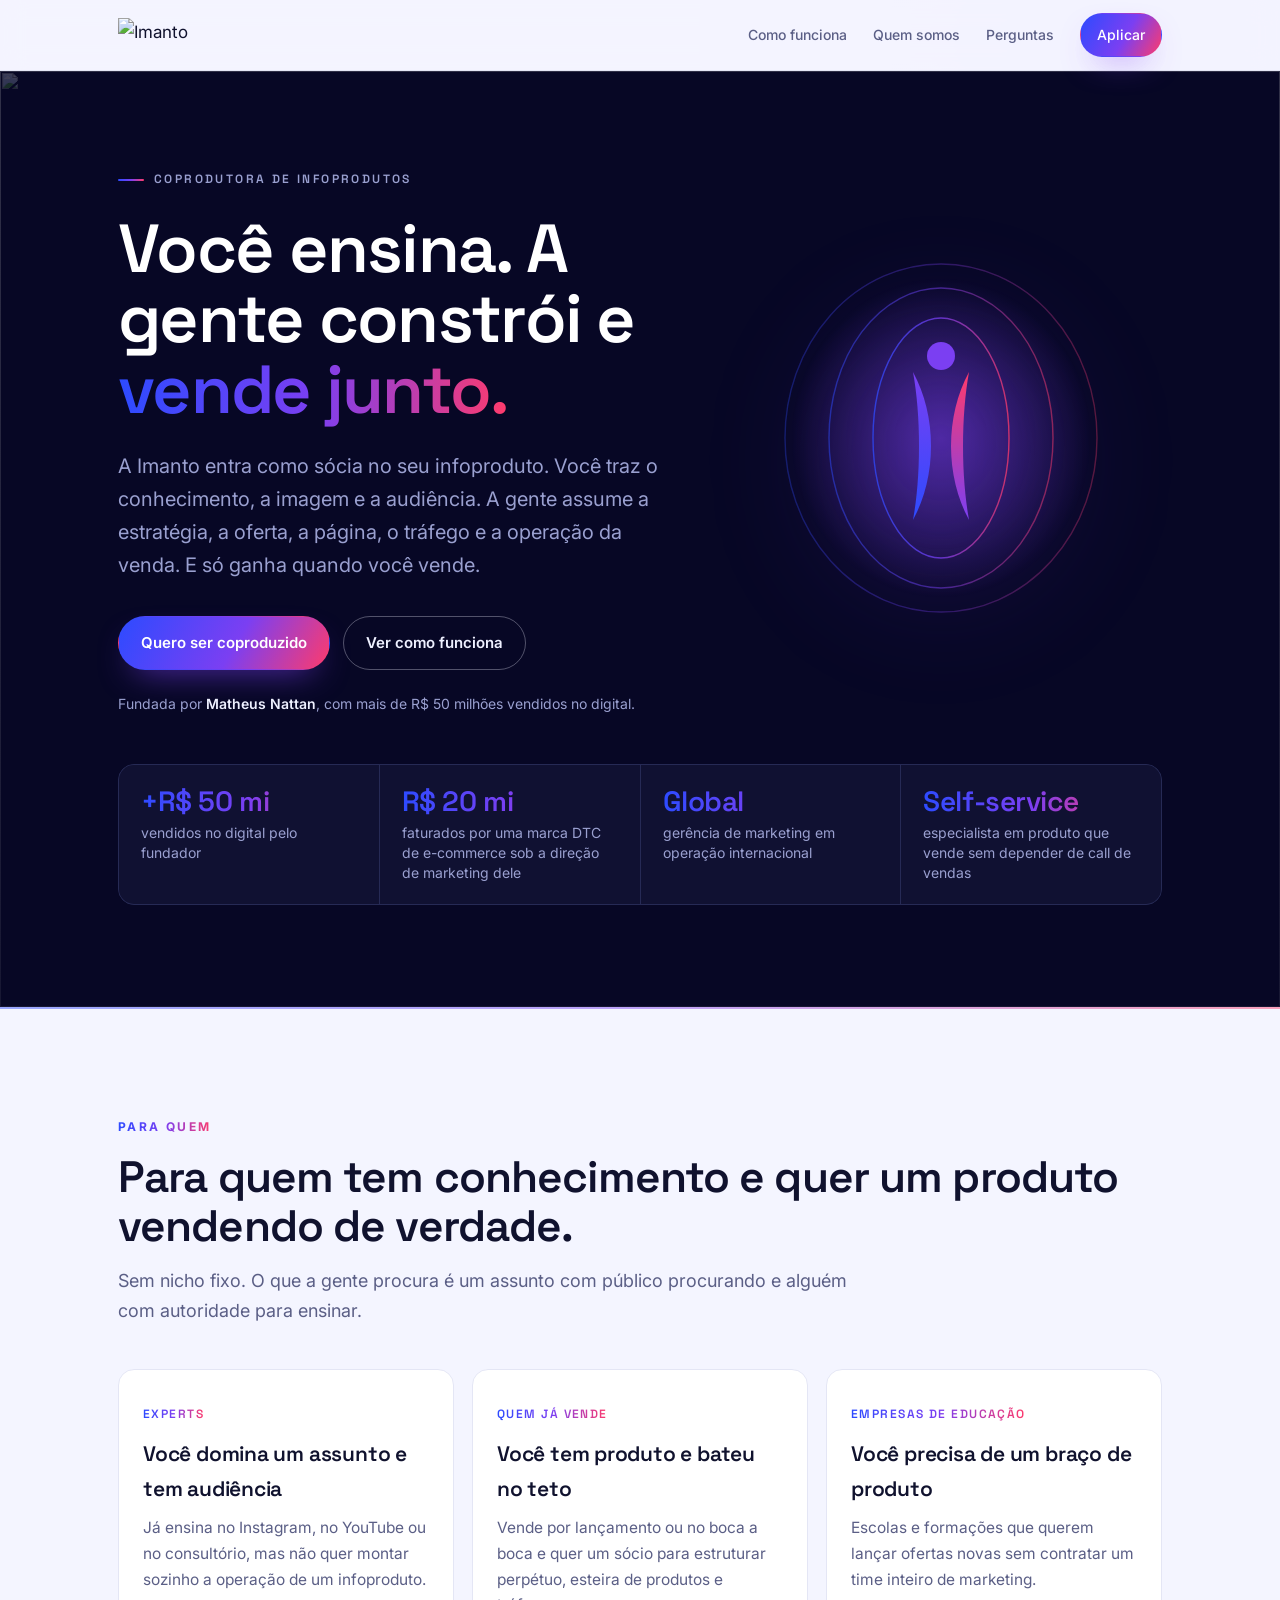
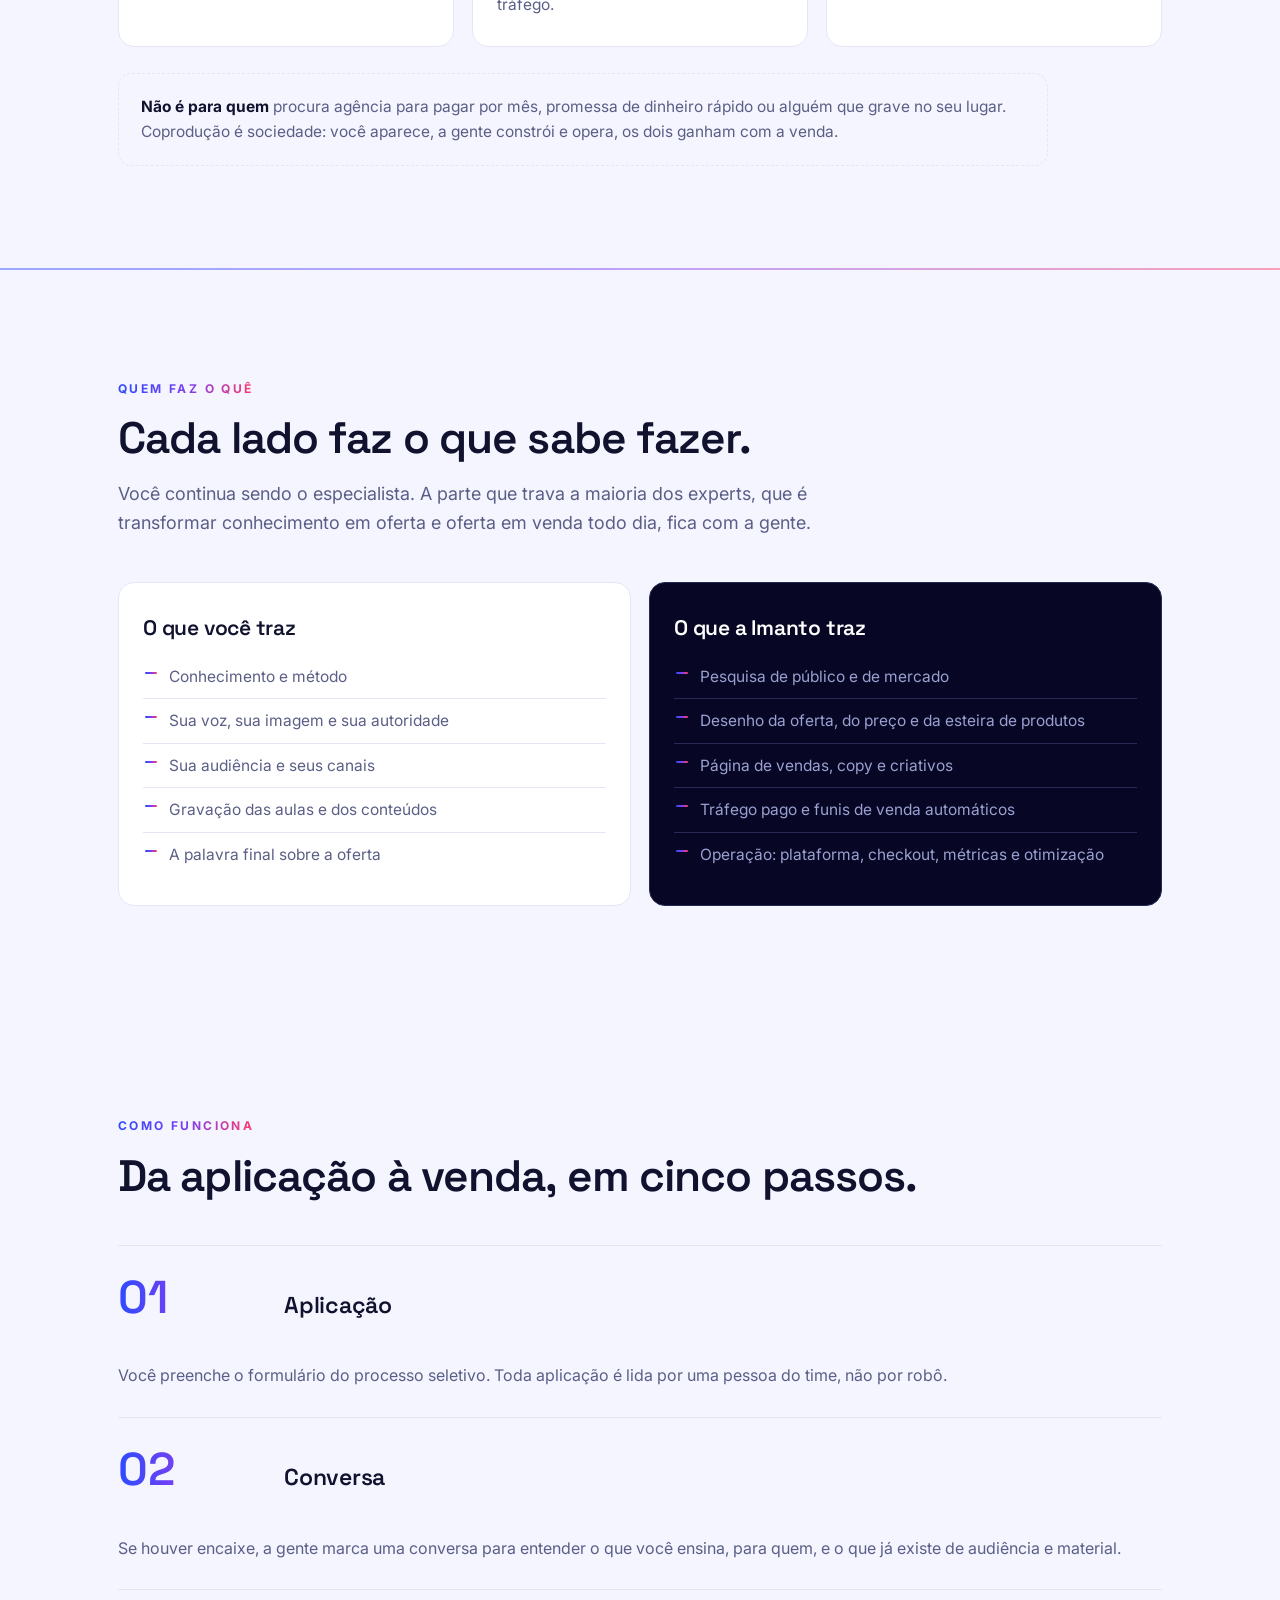
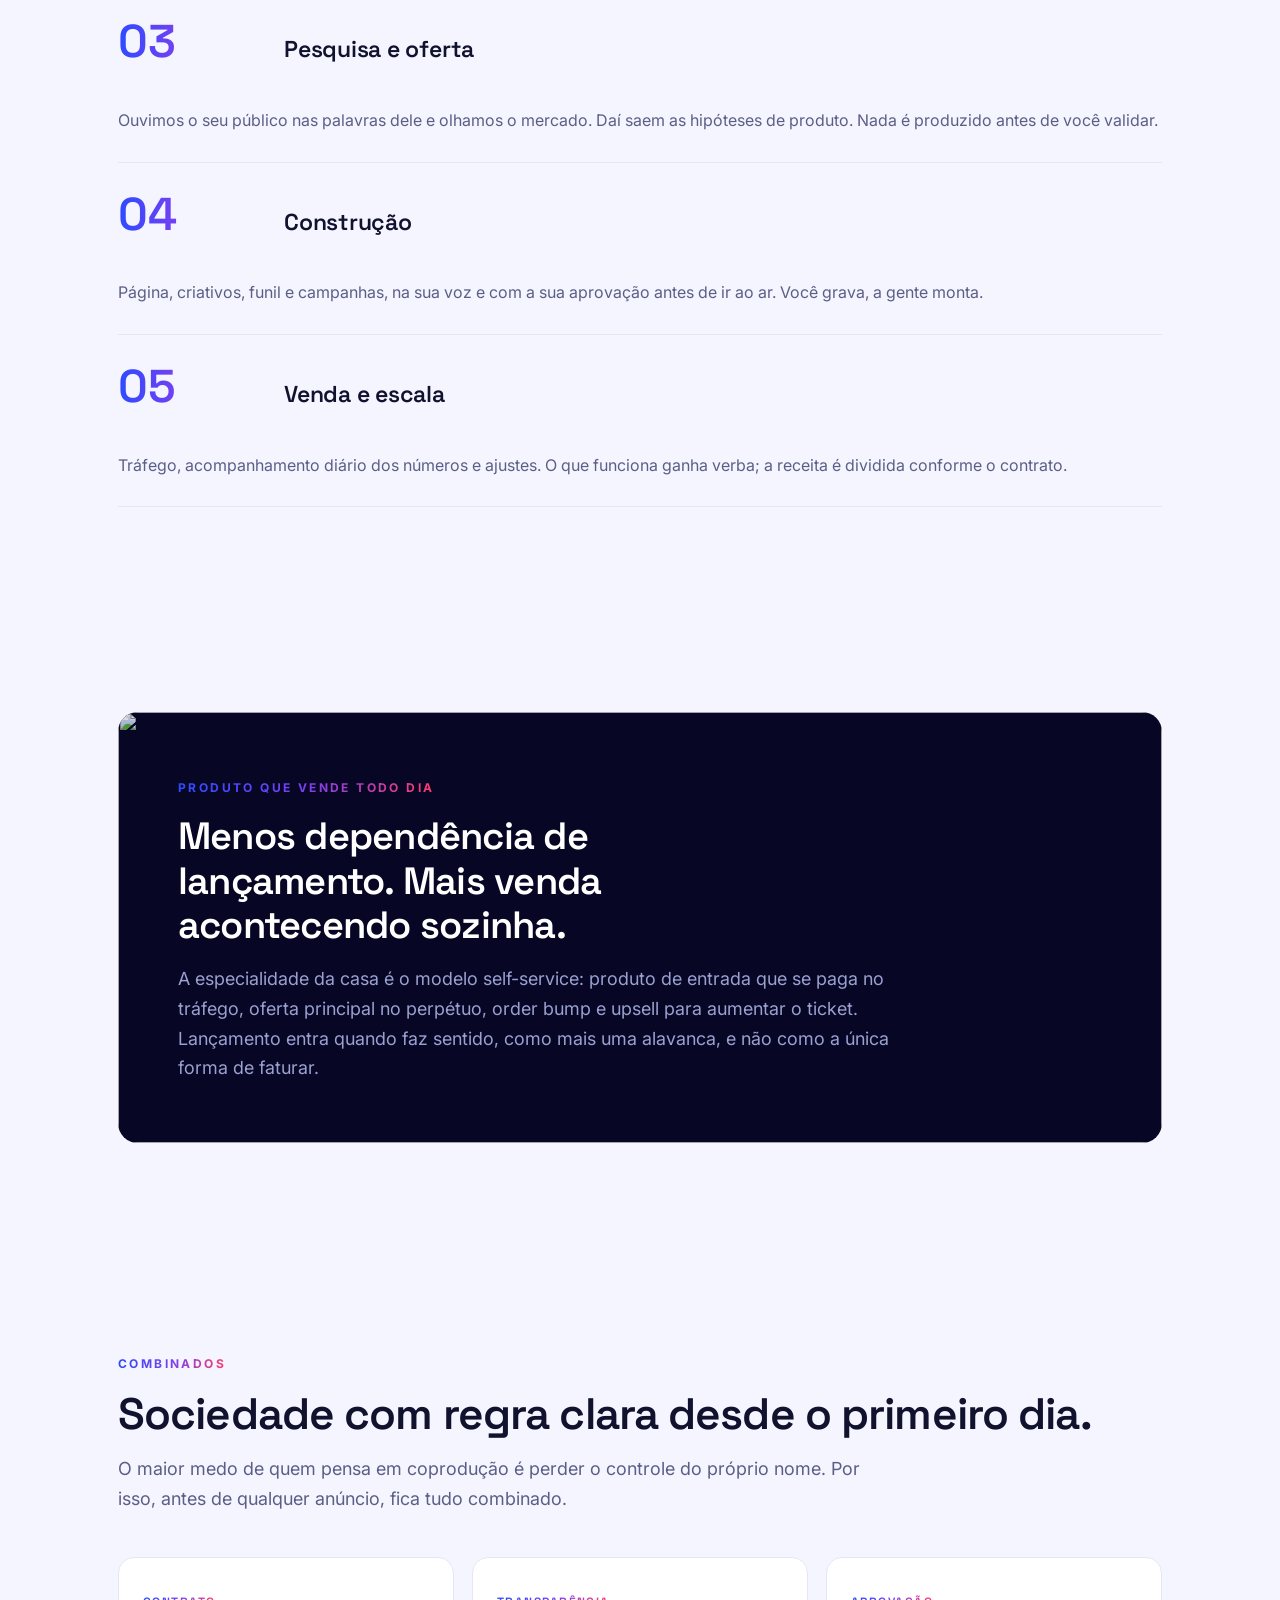
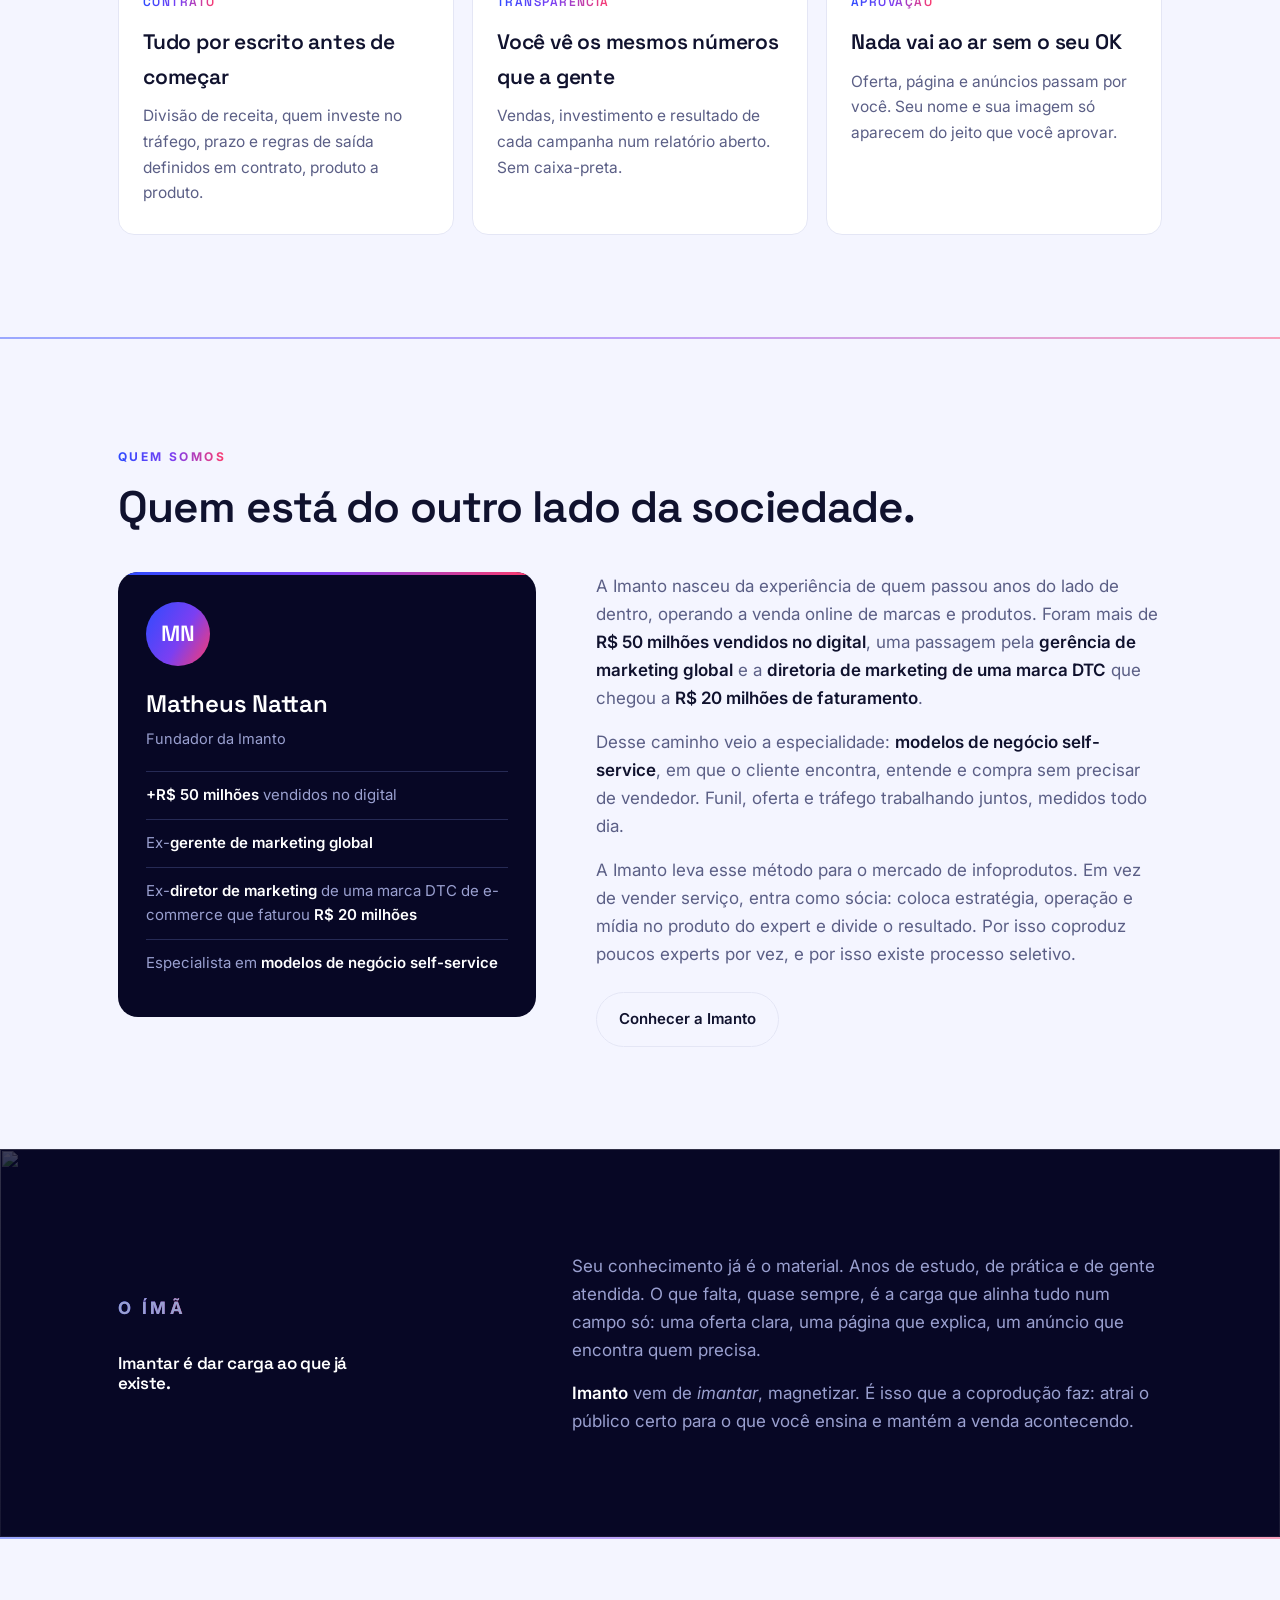
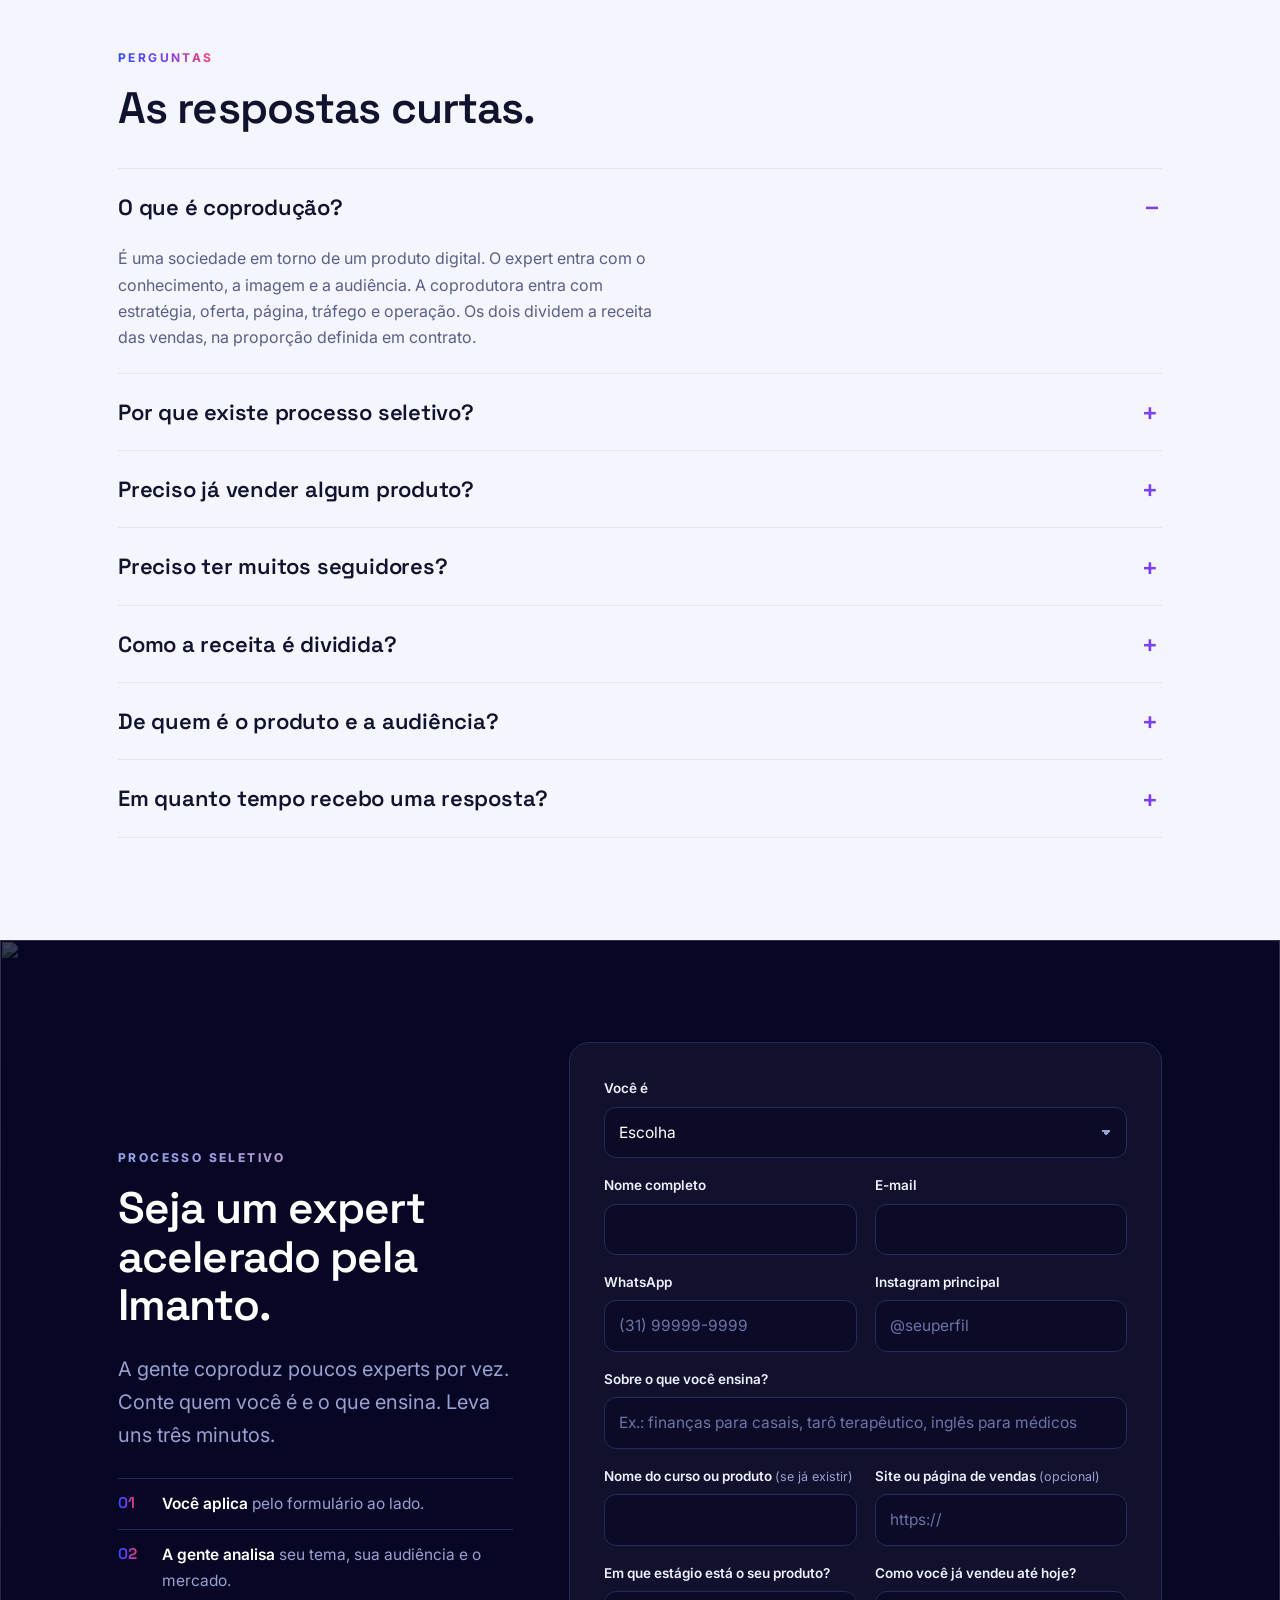
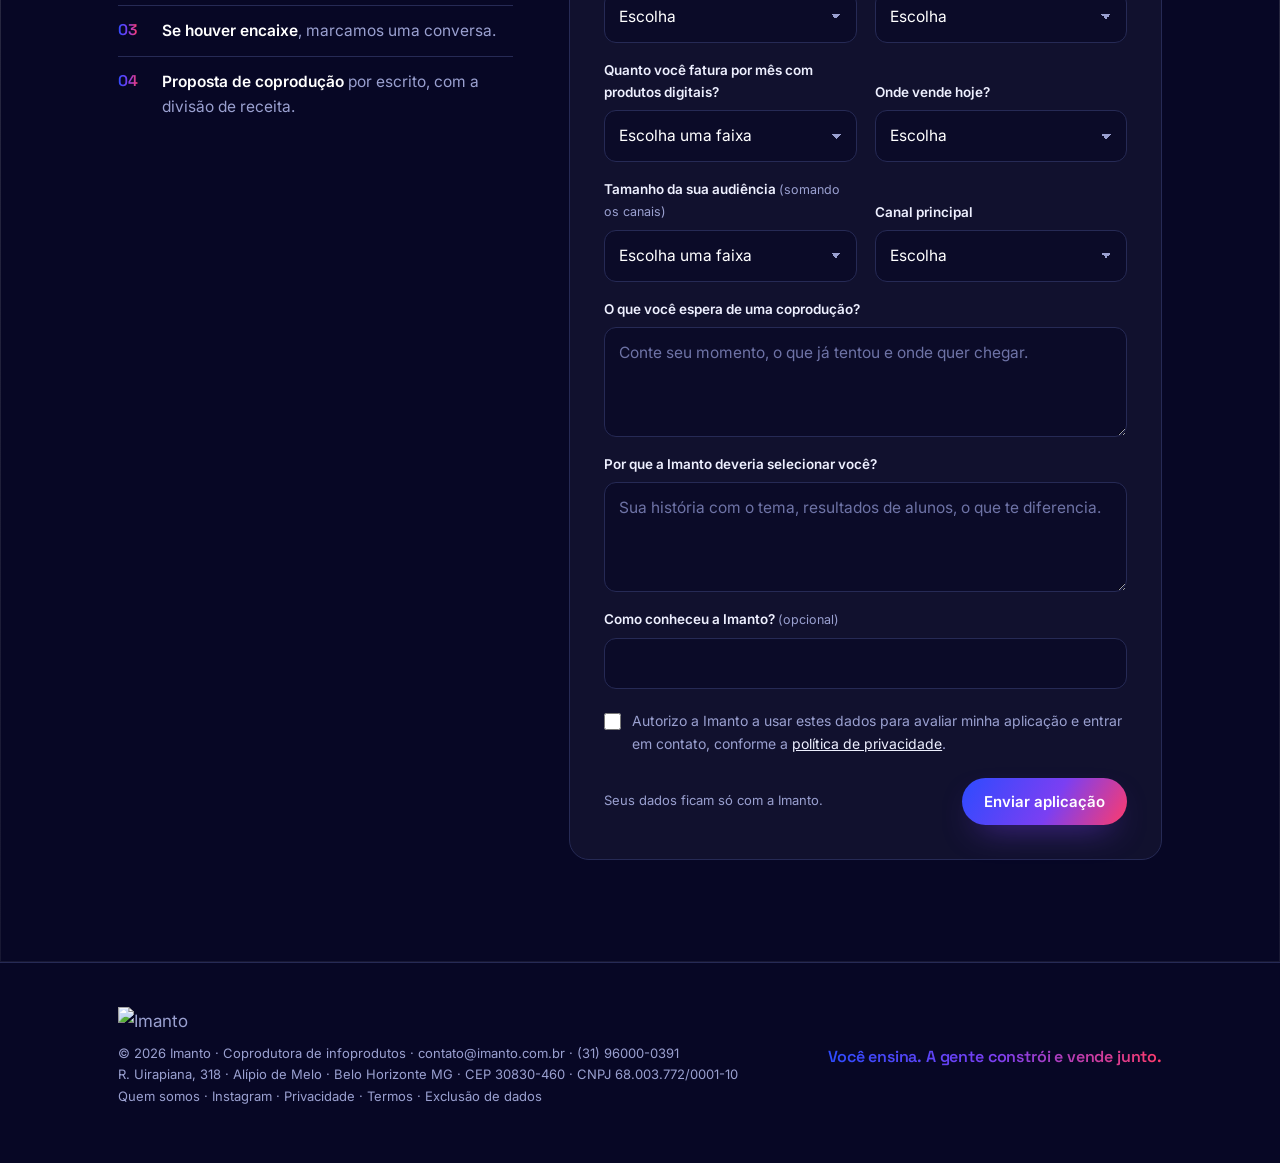
==== arquitetura/index.html @ 8ab7bc12 "Reposiciona o site como coprodutora de infoprodutos - Home nova: para quem, quem faz o quê, como fun" ====
<!DOCTYPE html>
<html lang="pt-BR">
<head>
<meta charset="UTF-8" />
<title>Imanto · coprodutora de infoprodutos</title>
<meta name="robots" content="noindex, follow" />
<link rel="canonical" href="https://imanto.com.br/" />
<meta http-equiv="refresh" content="0; url=/" />
<script>location.replace("/");</script>
</head>
<body style="background:#070725;color:#EEF0FF;font-family:sans-serif;padding:40px">
<p>Esta página mudou. <a href="/" style="color:#fff">Ir para imanto.com.br</a></p>
</body>
</html>
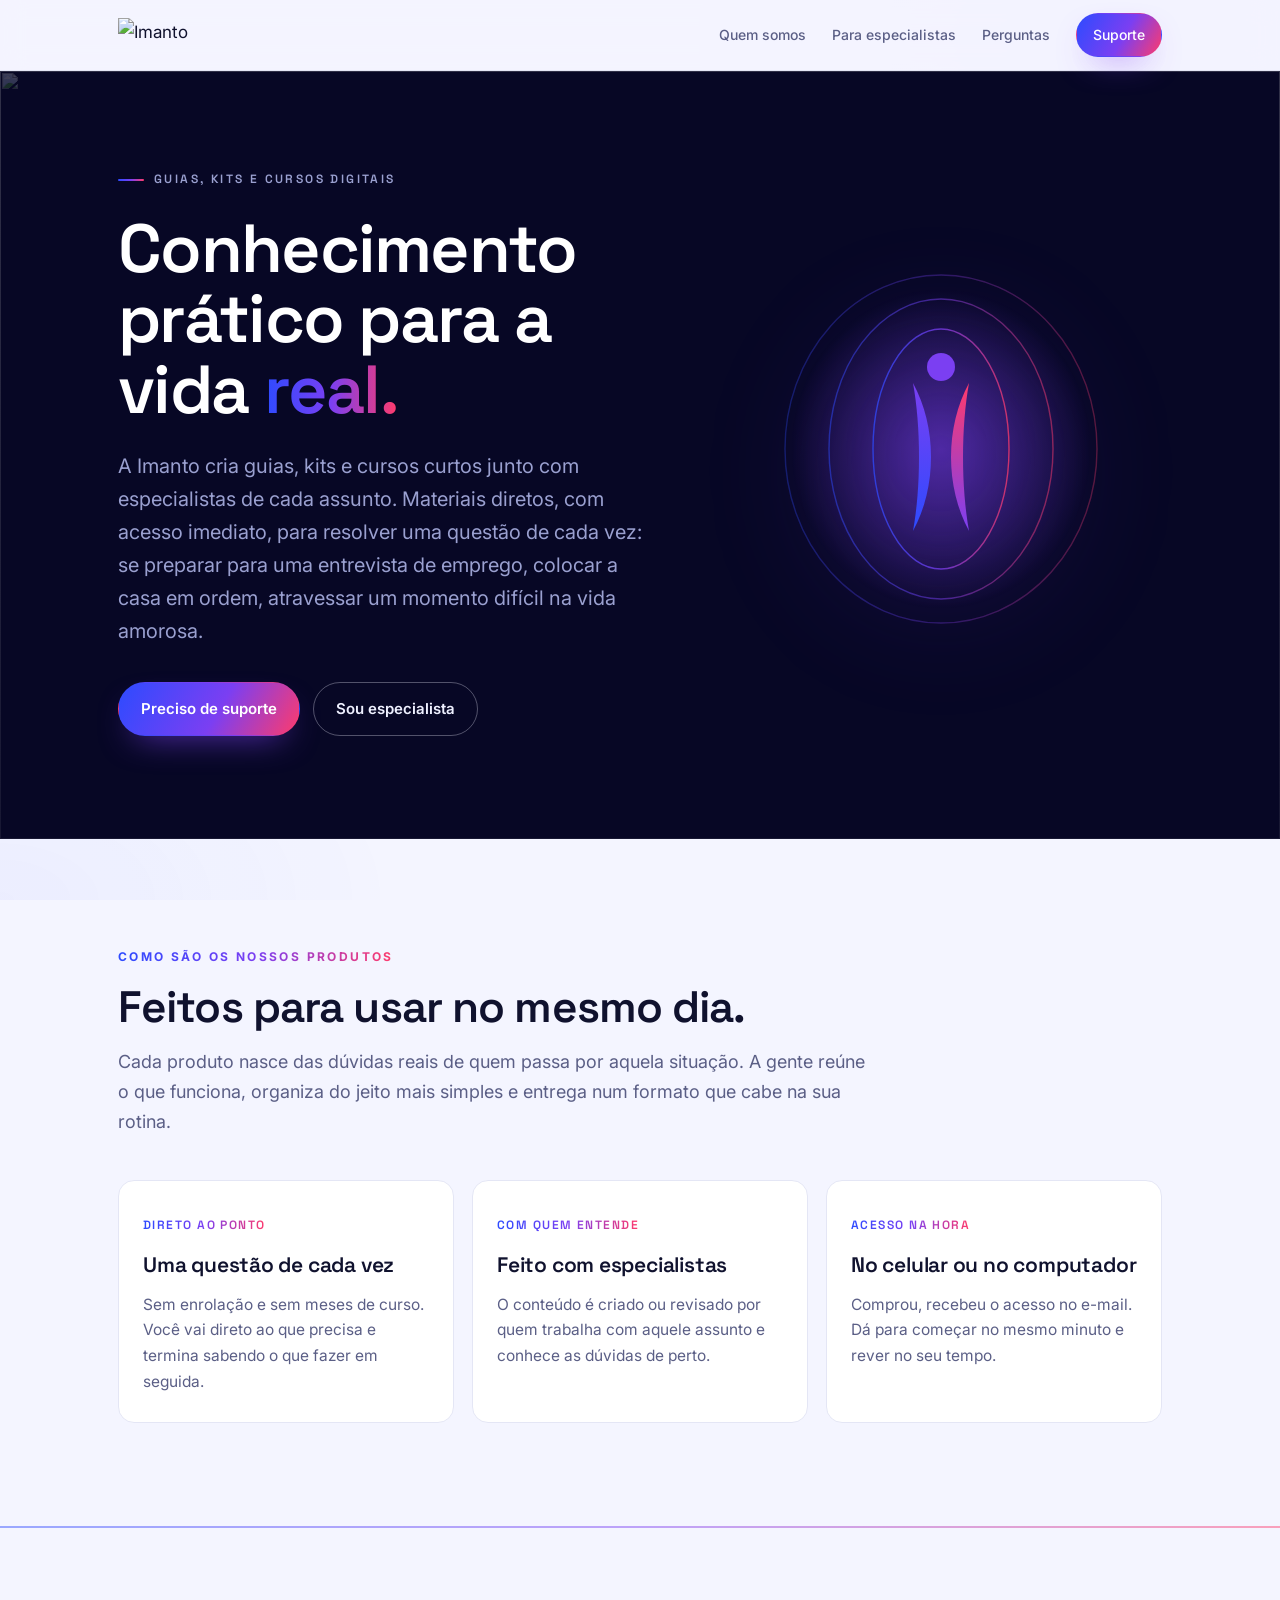
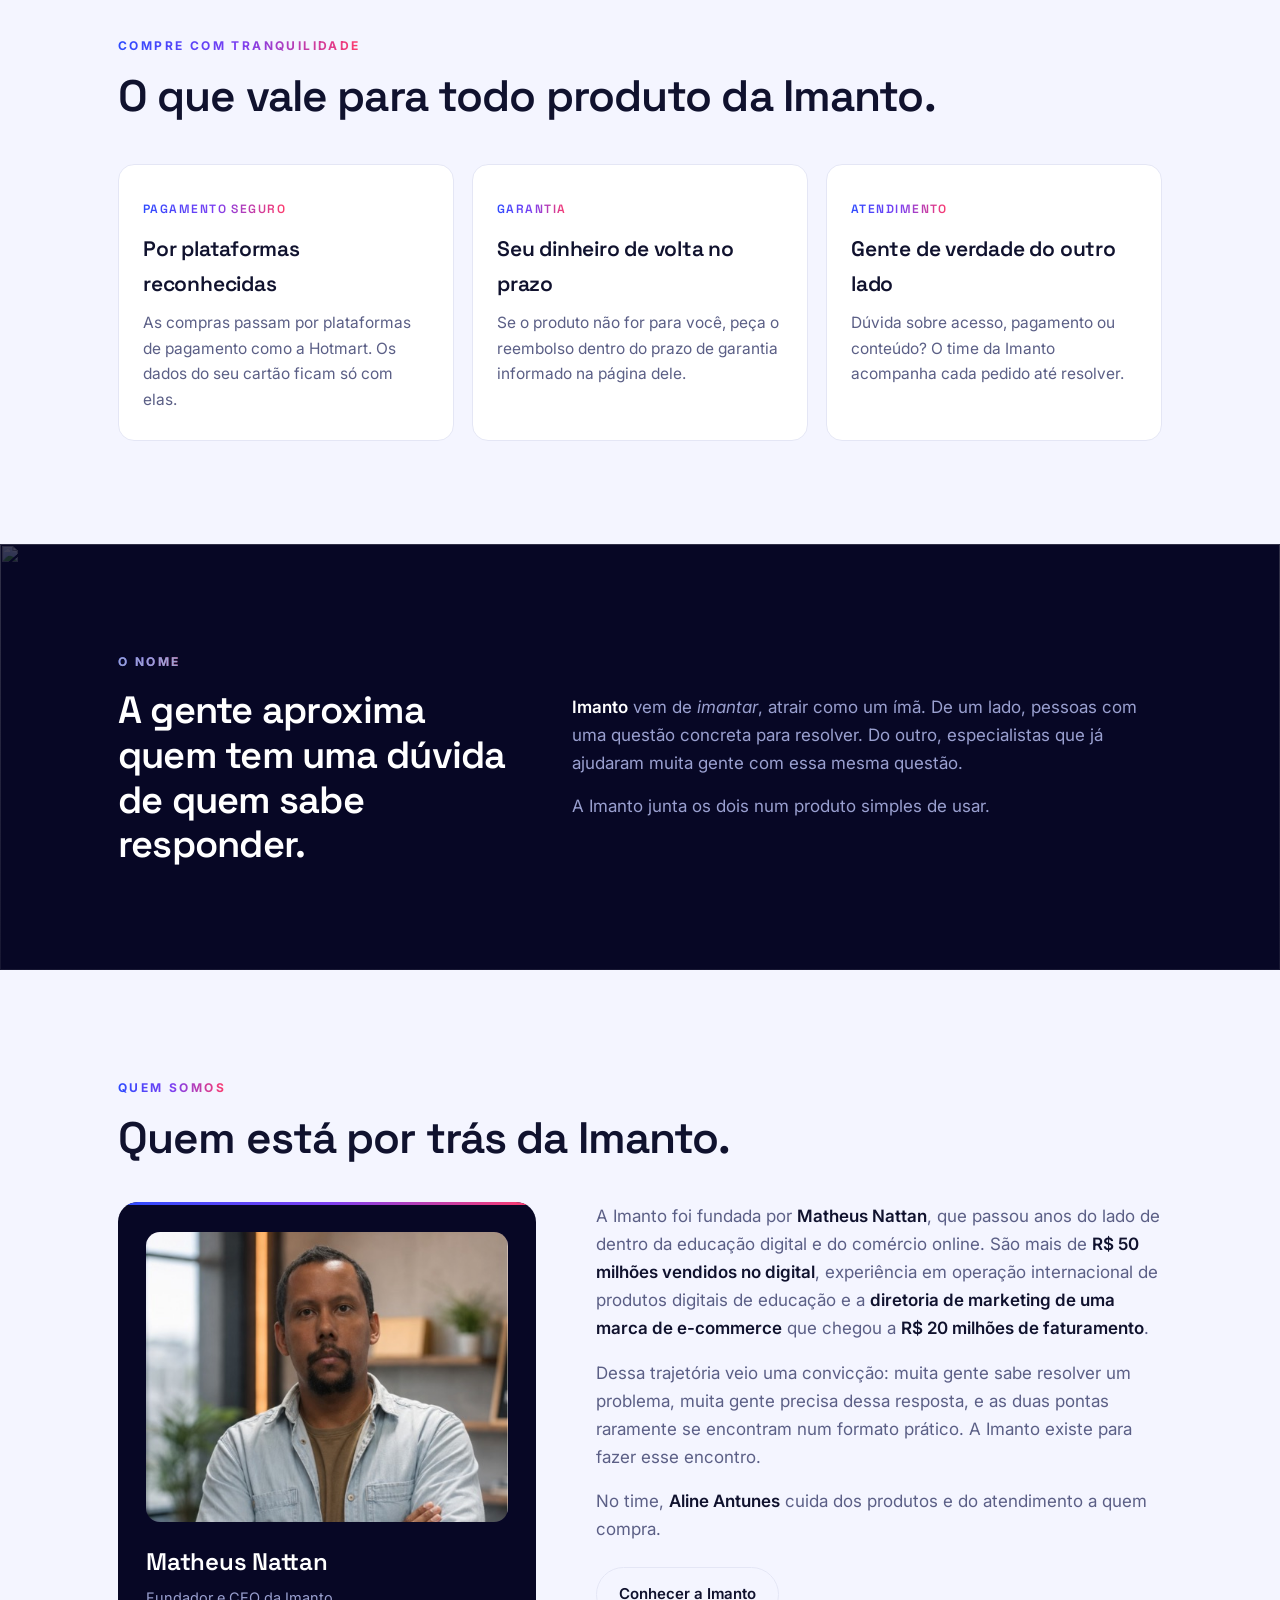
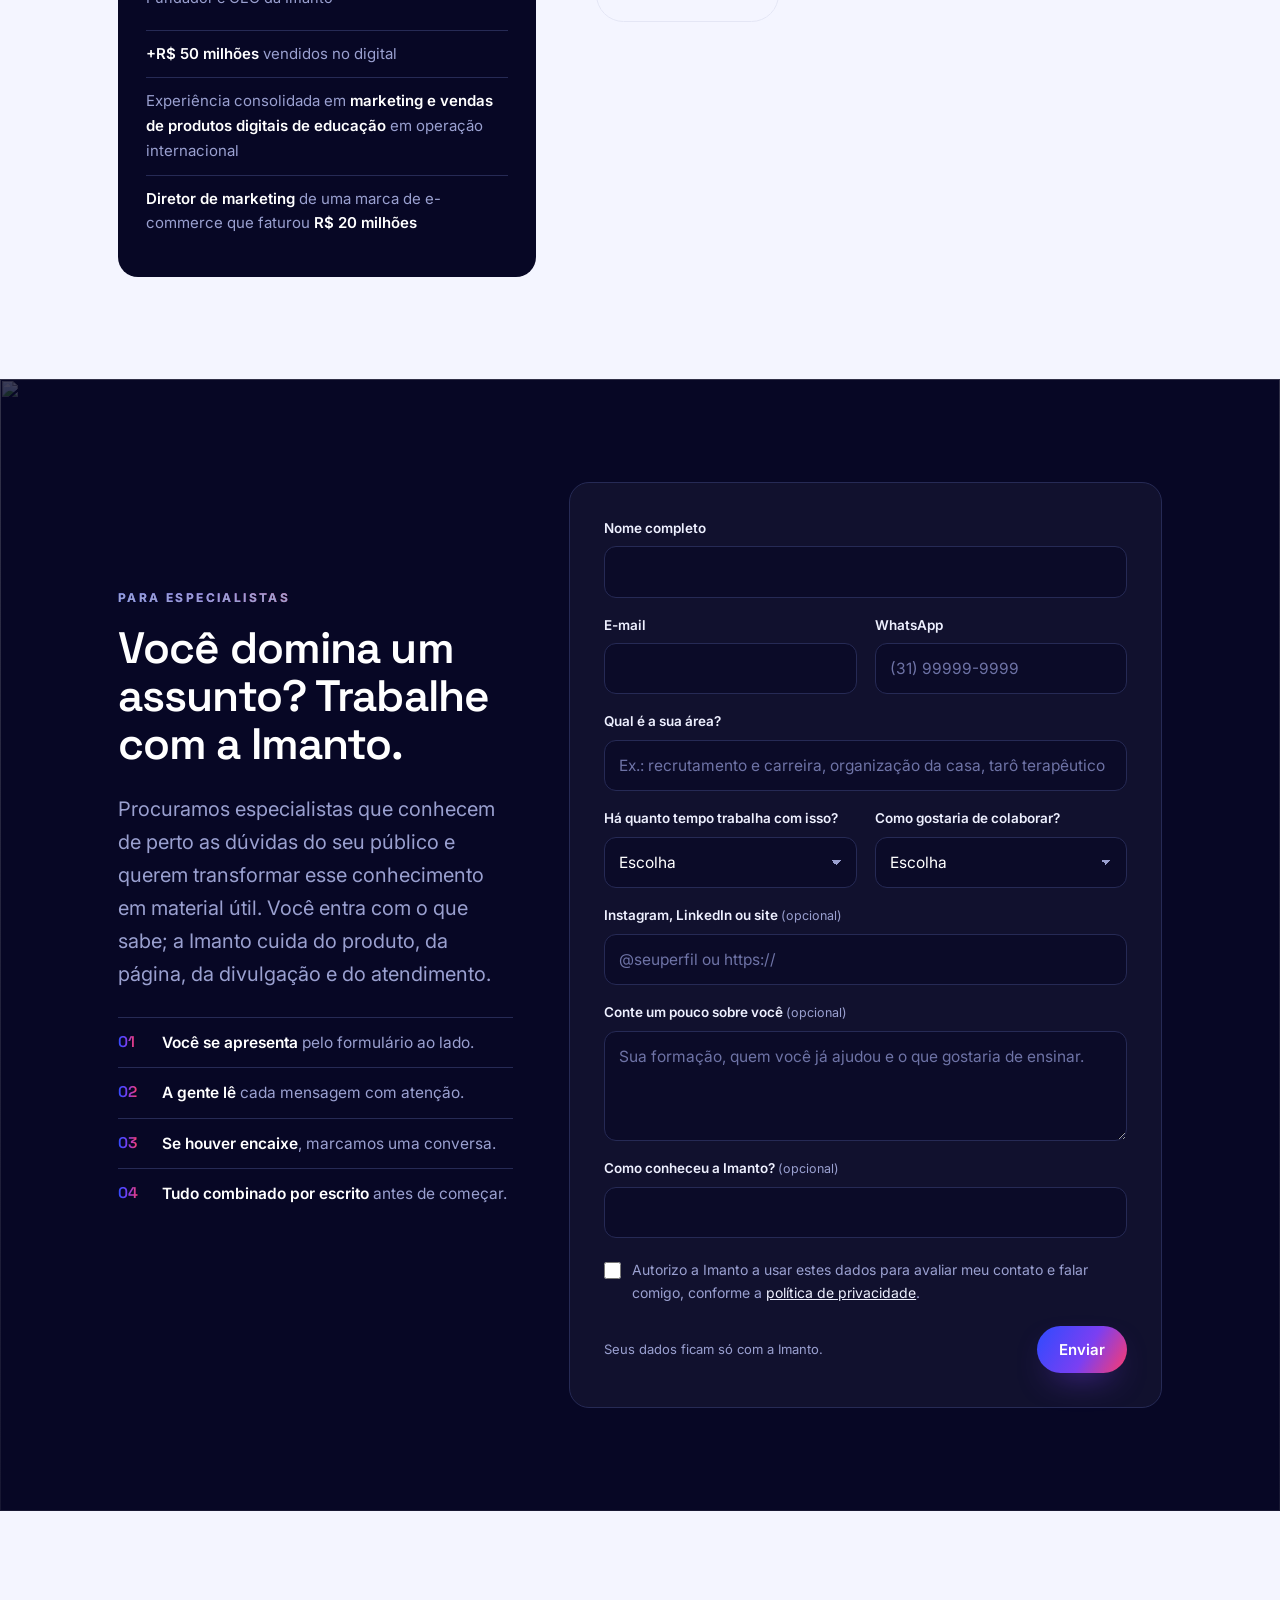
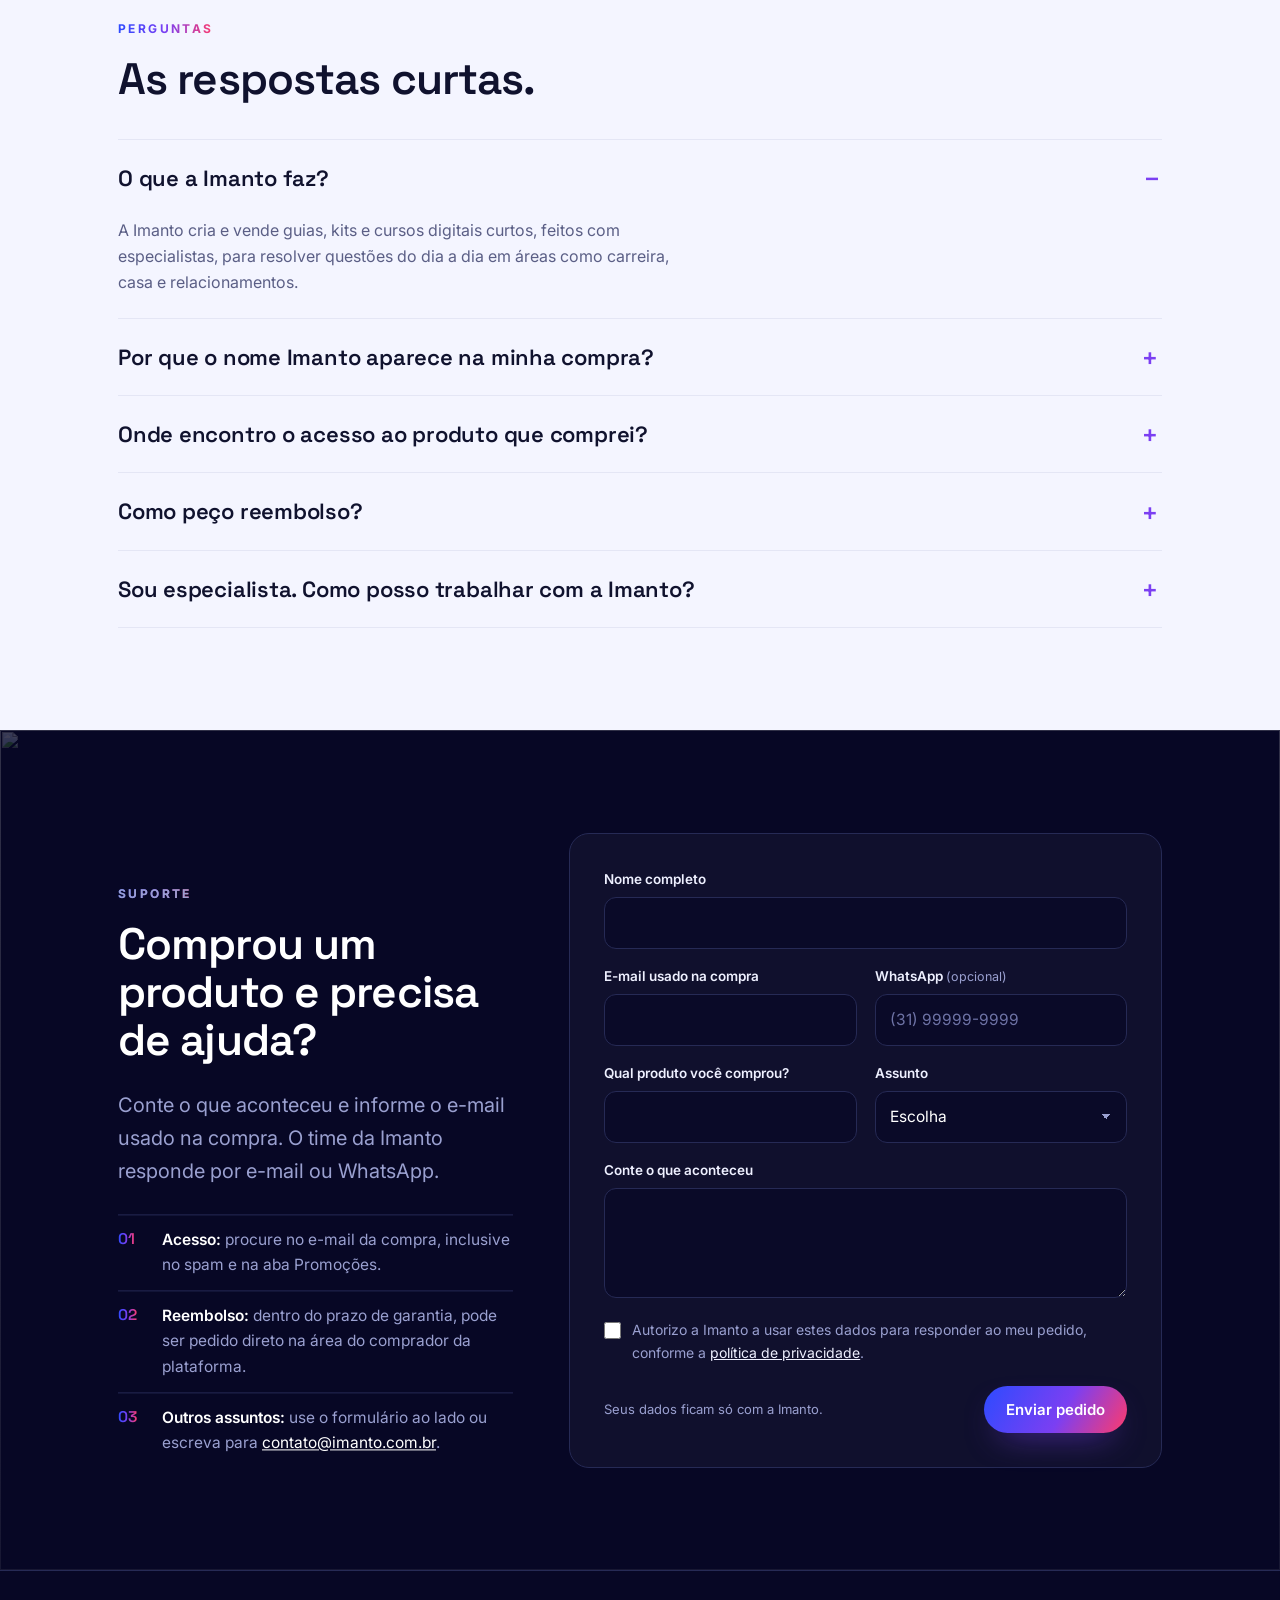
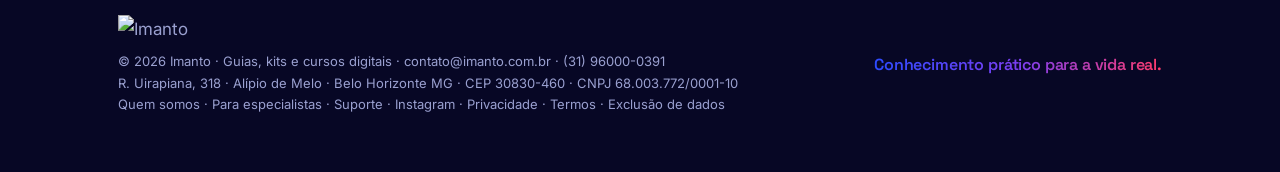
==== commit 5c255eaa: "Novo posicionamento: guias, kits e cursos digitais feitos com especialistas Home e Quem somos falam " ====
--- a/arquitetura/index.html
+++ b/arquitetura/index.html
@@ -2,7 +2,7 @@
 <html lang="pt-BR">
 <head>
 <meta charset="UTF-8" />
-<title>Imanto · coprodutora de infoprodutos</title>
+<title>Imanto</title>
 <meta name="robots" content="noindex, follow" />
 <link rel="canonical" href="https://imanto.com.br/" />
 <meta http-equiv="refresh" content="0; url=/" />
